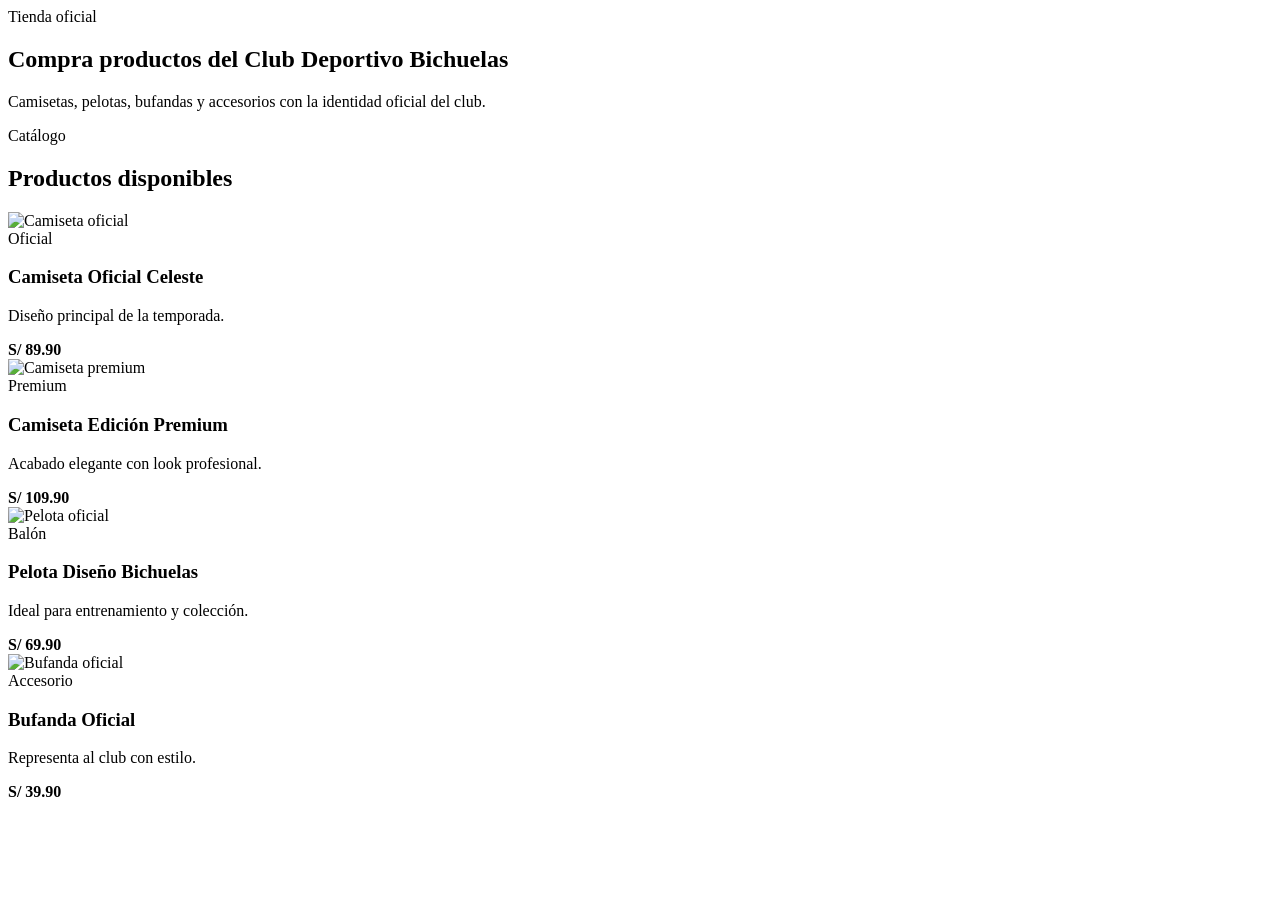
==== tienda.html @ b7fcdbae "Create tienda.html" ====
<!DOCTYPE html>
<html lang="es">
<head>
  <meta charset="UTF-8" />
  <meta name="viewport" content="width=device-width, initial-scale=1.0" />
  <title>Tienda | Club Deportivo Bichuelas</title>
  <link rel="stylesheet" href="assets/css/styles.css" />
</head>
<body>
  <div id="header"></div>

  <main>
    <section class="page-hero small">
      <div class="container">
        <span class="hero-badge">Tienda oficial</span>
        <h1>Compra productos del Club Deportivo Bichuelas</h1>
        <p>Camisetas, pelotas, bufandas y accesorios con la identidad oficial del club.</p>
      </div>
    </section>

    <section class="section">
      <div class="container">
        <div class="section-heading split">
          <div>
            <span class="eyebrow">Catálogo</span>
            <h2>Productos disponibles</h2>
          </div>
        </div>

        <div class="product-grid">
          <article class="product-card">
            <div class="product-image">
              <img src="assets/img/producto-camiseta.jpg" alt="Camiseta oficial" />
            </div>
            <div class="product-info">
              <span class="product-tag">Oficial</span>
              <h3>Camiseta Oficial Celeste</h3>
              <p>Diseño principal de la temporada.</p>
              <strong>S/ 89.90</strong>
            </div>
          </article>

          <article class="product-card">
            <div class="product-image">
              <img src="assets/img/producto-camiseta2.jpg" alt="Camiseta premium" />
            </div>
            <div class="product-info">
              <span class="product-tag">Premium</span>
              <h3>Camiseta Edición Premium</h3>
              <p>Acabado elegante con look profesional.</p>
              <strong>S/ 109.90</strong>
            </div>
          </article>

          <article class="product-card">
            <div class="product-image">
              <img src="assets/img/producto-pelota.jpg" alt="Pelota oficial" />
            </div>
            <div class="product-info">
              <span class="product-tag">Balón</span>
              <h3>Pelota Diseño Bichuelas</h3>
              <p>Ideal para entrenamiento y colección.</p>
              <strong>S/ 69.90</strong>
            </div>
          </article>

          <article class="product-card">
            <div class="product-image">
              <img src="assets/img/producto-bufanda.jpg" alt="Bufanda oficial" />
            </div>
            <div class="product-info">
              <span class="product-tag">Accesorio</span>
              <h3>Bufanda Oficial</h3>
              <p>Representa al club con estilo.</p>
              <strong>S/ 39.90</strong>
            </div>
          </article>
        </div>
      </div>
    </section>
  </main>

  <div id="footer"></div>

  <script src="assets/js/main.js"></script>
</body>
</html>
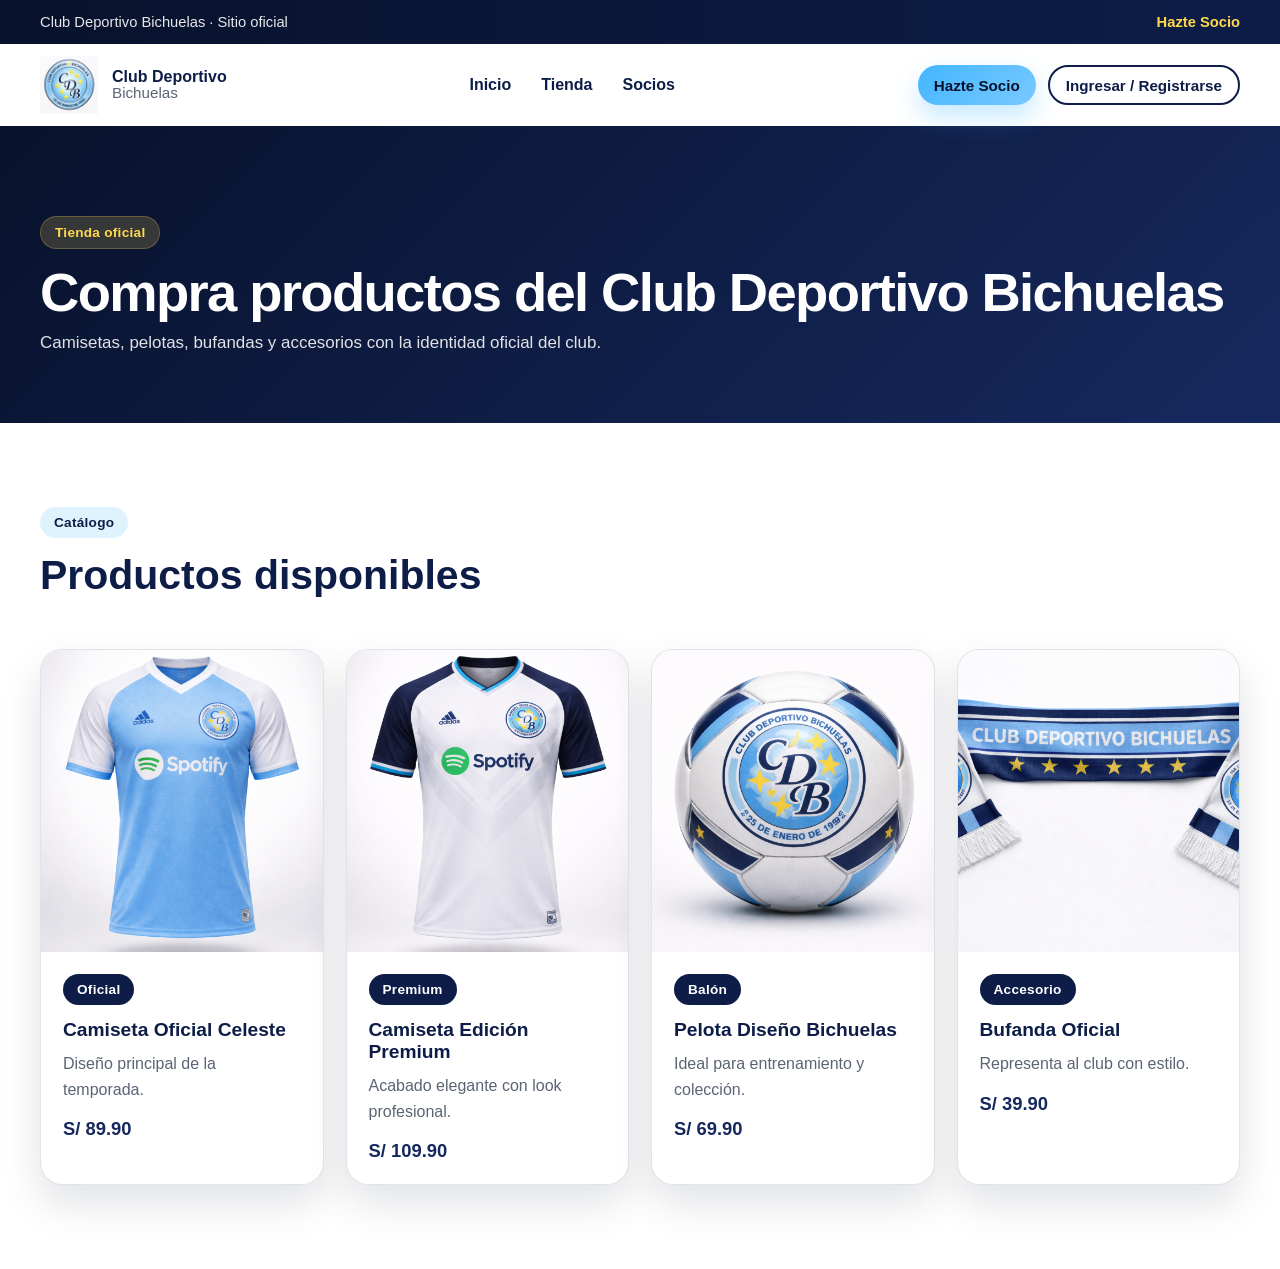
==== commit 41ccb14e: "Update tienda.html" ====
--- a/tienda.html
+++ b/tienda.html
@@ -30,7 +30,7 @@
         <div class="product-grid">
           <article class="product-card">
             <div class="product-image">
-              <img src="assets/img/producto-camiseta.jpg" alt="Camiseta oficial" />
+              <img src="assets/img/producto-camiseta.png" alt="Camiseta oficial" />
             </div>
             <div class="product-info">
               <span class="product-tag">Oficial</span>
@@ -42,7 +42,7 @@
 
           <article class="product-card">
             <div class="product-image">
-              <img src="assets/img/producto-camiseta2.jpg" alt="Camiseta premium" />
+              <img src="assets/img/producto-camiseta2.png" alt="Camiseta premium" />
             </div>
             <div class="product-info">
               <span class="product-tag">Premium</span>
@@ -54,7 +54,7 @@
 
           <article class="product-card">
             <div class="product-image">
-              <img src="assets/img/producto-pelota.jpg" alt="Pelota oficial" />
+              <img src="assets/img/producto-pelota.png" alt="Pelota oficial" />
             </div>
             <div class="product-info">
               <span class="product-tag">Balón</span>
@@ -66,7 +66,7 @@
 
           <article class="product-card">
             <div class="product-image">
-              <img src="assets/img/producto-bufanda.jpg" alt="Bufanda oficial" />
+              <img src="assets/img/producto-bufanda.png" alt="Bufanda oficial" />
             </div>
             <div class="product-info">
               <span class="product-tag">Accesorio</span>
--- a/assets/css/styles.css
+++ b/assets/css/styles.css
@@ -0,0 +1,789 @@
+:root {
+  --primary: #79c9ff;
+  --primary-strong: #42b6ff;
+  --primary-soft: #dff3ff;
+  --navy: #0d1d48;
+  --navy-2: #16295f;
+  --navy-3: #08122c;
+  --white: #ffffff;
+  --text: #0f172a;
+  --muted: #5b6475;
+  --border: rgba(13, 29, 72, 0.12);
+  --surface: #f4f8fc;
+  --gold: #ffd84d;
+  --shadow: 0 18px 40px rgba(8, 18, 44, 0.12);
+  --radius: 22px;
+  --radius-sm: 14px;
+  --container: 1200px;
+  --transition: 0.28s ease;
+}
+
+* {
+  box-sizing: border-box;
+}
+
+html {
+  scroll-behavior: smooth;
+}
+
+body {
+  margin: 0;
+  font-family: Arial, Helvetica, sans-serif;
+  color: var(--text);
+  background: var(--white);
+}
+
+img {
+  max-width: 100%;
+  display: block;
+}
+
+a {
+  color: inherit;
+  text-decoration: none;
+}
+
+button {
+  font: inherit;
+  cursor: pointer;
+  border: 0;
+  background: none;
+}
+
+.container {
+  width: min(calc(100% - 32px), var(--container));
+  margin: 0 auto;
+}
+
+/* Header */
+.site-header {
+  position: sticky;
+  top: 0;
+  z-index: 1000;
+  background: var(--white);
+  box-shadow: 0 1px 0 rgba(13, 29, 72, 0.06);
+}
+
+.topbar {
+  background: linear-gradient(90deg, var(--navy-3), var(--navy));
+  color: var(--white);
+  font-size: 0.92rem;
+}
+
+.topbar-inner {
+  min-height: 44px;
+  display: flex;
+  align-items: center;
+  justify-content: space-between;
+  gap: 16px;
+}
+
+.topbar-inner p {
+  margin: 0;
+  opacity: 0.9;
+}
+
+.topbar-link {
+  color: var(--gold);
+  font-weight: 700;
+}
+
+.navbar {
+  background: var(--white);
+}
+
+.nav-inner {
+  min-height: 82px;
+  display: flex;
+  align-items: center;
+  justify-content: space-between;
+  gap: 20px;
+}
+
+.brand {
+  display: flex;
+  align-items: center;
+  gap: 14px;
+  min-width: 0;
+}
+
+.brand img {
+  width: 58px;
+  height: 58px;
+  object-fit: contain;
+}
+
+.brand-text {
+  display: flex;
+  flex-direction: column;
+  color: var(--navy);
+  line-height: 1.1;
+}
+
+.brand-text strong {
+  font-size: 1rem;
+}
+
+.brand-text span {
+  font-size: 0.95rem;
+  color: var(--muted);
+}
+
+.desktop-nav {
+  display: flex;
+  align-items: center;
+  gap: 30px;
+}
+
+.desktop-nav a {
+  position: relative;
+  font-weight: 700;
+  color: var(--navy);
+}
+
+.desktop-nav a::after {
+  content: "";
+  position: absolute;
+  left: 0;
+  bottom: -8px;
+  width: 0;
+  height: 3px;
+  border-radius: 999px;
+  background: var(--primary-strong);
+  transition: var(--transition);
+}
+
+.desktop-nav a:hover::after {
+  width: 100%;
+}
+
+.nav-actions {
+  display: flex;
+  align-items: center;
+  gap: 12px;
+}
+
+.mobile-actions,
+.mobile-menu,
+.mobile-user-dropdown {
+  display: none;
+}
+
+/* Buttons */
+.btn {
+  display: inline-flex;
+  align-items: center;
+  justify-content: center;
+  min-height: 48px;
+  padding: 0 20px;
+  border-radius: 999px;
+  font-weight: 700;
+  transition: var(--transition);
+}
+
+.btn-sm {
+  min-height: 40px;
+  padding: 0 16px;
+  font-size: 0.95rem;
+}
+
+.btn-primary {
+  background: linear-gradient(135deg, var(--primary-strong), var(--primary));
+  color: var(--navy-3);
+  box-shadow: 0 12px 26px rgba(66, 182, 255, 0.3);
+}
+
+.btn-primary:hover {
+  transform: translateY(-2px);
+  filter: brightness(1.02);
+}
+
+.btn-outline {
+  border: 2px solid rgba(255, 255, 255, 0.7);
+  color: var(--white);
+}
+
+.btn-outline:hover {
+  background: rgba(255, 255, 255, 0.1);
+}
+
+.btn-dark,
+.btn-outline-dark {
+  color: var(--navy);
+}
+
+.btn-dark {
+  background: var(--navy);
+  color: var(--white);
+}
+
+.btn-dark:hover {
+  background: var(--navy-2);
+}
+
+.btn-outline-dark {
+  border: 2px solid var(--navy);
+}
+
+.btn-outline-dark:hover {
+  background: var(--navy);
+  color: var(--white);
+}
+
+/* Hero */
+.hero {
+  position: relative;
+  background: var(--navy-3);
+  overflow: hidden;
+}
+
+.hero-slider {
+  position: relative;
+  min-height: 78vh;
+}
+
+.hero-slide {
+  position: absolute;
+  inset: 0;
+  opacity: 0;
+  visibility: hidden;
+  transition: opacity 0.6s ease;
+  background-size: cover;
+  background-position: center;
+  display: flex;
+  align-items: center;
+}
+
+.hero-slide.active {
+  opacity: 1;
+  visibility: visible;
+  position: relative;
+}
+
+.hero-content {
+  padding: 100px 0 130px;
+  color: var(--white);
+  max-width: 700px;
+}
+
+.hero-badge,
+.eyebrow,
+.plan-label,
+.product-tag {
+  display: inline-flex;
+  align-items: center;
+  gap: 8px;
+  border-radius: 999px;
+  padding: 8px 14px;
+  font-size: 0.85rem;
+  font-weight: 800;
+  letter-spacing: 0.02em;
+}
+
+.hero-badge {
+  background: rgba(255, 216, 77, 0.18);
+  color: var(--gold);
+  border: 1px solid rgba(255, 216, 77, 0.25);
+  margin-bottom: 18px;
+}
+
+.hero h1,
+.hero h2,
+.page-hero h1 {
+  margin: 0 0 14px;
+  font-size: clamp(2rem, 5vw, 4.6rem);
+  line-height: 0.95;
+  letter-spacing: -0.03em;
+}
+
+.hero p,
+.page-hero p {
+  margin: 0;
+  font-size: 1.06rem;
+  max-width: 620px;
+  color: rgba(255, 255, 255, 0.88);
+}
+
+.hero-actions {
+  margin-top: 28px;
+  display: flex;
+  flex-wrap: wrap;
+  gap: 14px;
+}
+
+.hero-controls {
+  position: absolute;
+  bottom: 26px;
+  left: 50%;
+  transform: translateX(-50%);
+  z-index: 3;
+  display: flex;
+  align-items: center;
+  justify-content: space-between;
+  gap: 18px;
+}
+
+.hero-dots {
+  display: flex;
+  gap: 10px;
+}
+
+.dot {
+  width: 14px;
+  height: 14px;
+  border-radius: 50%;
+  background: rgba(255, 255, 255, 0.35);
+}
+
+.dot.active {
+  background: var(--gold);
+}
+
+.hero-arrow {
+  width: 48px;
+  height: 48px;
+  border-radius: 50%;
+  background: rgba(255, 255, 255, 0.14);
+  color: var(--white);
+  font-size: 1.4rem;
+  backdrop-filter: blur(8px);
+}
+
+.hero-arrow:hover {
+  background: rgba(255, 255, 255, 0.2);
+}
+
+/* Generic sections */
+.section {
+  padding: 84px 0;
+}
+
+.section-heading {
+  text-align: center;
+  max-width: 760px;
+  margin: 0 auto 38px;
+}
+
+.section-heading.split {
+  max-width: 100%;
+  display: flex;
+  align-items: end;
+  justify-content: space-between;
+  gap: 20px;
+  text-align: left;
+}
+
+.eyebrow {
+  background: var(--primary-soft);
+  color: var(--navy);
+  margin-bottom: 14px;
+}
+
+.section-heading h2 {
+  margin: 0 0 12px;
+  font-size: clamp(1.8rem, 3.2vw, 3rem);
+  color: var(--navy);
+}
+
+.section-heading p {
+  margin: 0;
+  color: var(--muted);
+  line-height: 1.7;
+}
+
+/* Stats */
+.club-highlights {
+  background: linear-gradient(180deg, #f8fbfe 0%, #eef6fc 100%);
+}
+
+.stats-grid {
+  display: grid;
+  grid-template-columns: repeat(4, 1fr);
+  gap: 18px;
+}
+
+.stat-card {
+  padding: 28px;
+  border-radius: var(--radius);
+  background: var(--white);
+  box-shadow: var(--shadow);
+  text-align: center;
+}
+
+.stat-card strong {
+  display: block;
+  font-size: 2rem;
+  color: var(--navy);
+  margin-bottom: 8px;
+}
+
+.stat-card span {
+  color: var(--muted);
+}
+
+/* Products */
+.product-grid {
+  display: grid;
+  grid-template-columns: repeat(4, 1fr);
+  gap: 22px;
+}
+
+.product-card {
+  background: var(--white);
+  border-radius: var(--radius);
+  overflow: hidden;
+  border: 1px solid var(--border);
+  box-shadow: var(--shadow);
+  transition: var(--transition);
+}
+
+.product-card:hover {
+  transform: translateY(-6px);
+}
+
+.product-image {
+  aspect-ratio: 4 / 4.3;
+  overflow: hidden;
+  background: #eaf5fd;
+}
+
+.product-image img {
+  width: 100%;
+  height: 100%;
+  object-fit: cover;
+}
+
+.product-info {
+  padding: 22px;
+}
+
+.product-tag {
+  background: var(--navy);
+  color: var(--white);
+  margin-bottom: 14px;
+}
+
+.product-info h3 {
+  margin: 0 0 10px;
+  font-size: 1.2rem;
+  color: var(--navy);
+}
+
+.product-info p {
+  margin: 0 0 16px;
+  color: var(--muted);
+  line-height: 1.6;
+}
+
+.product-info strong {
+  font-size: 1.15rem;
+  color: var(--navy-2);
+}
+
+/* Plans */
+.membership-preview {
+  background: linear-gradient(180deg, var(--navy-3) 0%, var(--navy) 100%);
+}
+
+.membership-preview .section-heading h2,
+.membership-preview .section-heading p,
+.membership-preview .eyebrow {
+  color: var(--white);
+}
+
+.membership-preview .eyebrow {
+  background: rgba(121, 201, 255, 0.15);
+}
+
+.plans-grid {
+  display: grid;
+  grid-template-columns: repeat(3, 1fr);
+  gap: 22px;
+}
+
+.plan-card {
+  background: var(--white);
+  padding: 30px;
+  border-radius: var(--radius);
+  box-shadow: var(--shadow);
+  border: 1px solid rgba(255, 255, 255, 0.1);
+}
+
+.plan-card.featured {
+  transform: scale(1.03);
+  border: 2px solid var(--primary-strong);
+}
+
+.plan-label {
+  background: var(--primary-soft);
+  color: var(--navy);
+  margin-bottom: 18px;
+}
+
+.plan-card h3 {
+  margin: 0 0 10px;
+  font-size: 1.7rem;
+  color: var(--navy);
+}
+
+.price {
+  font-size: 2rem;
+  font-weight: 800;
+  color: var(--navy-2);
+  margin-bottom: 20px;
+}
+
+.price small {
+  font-size: 1rem;
+  color: var(--muted);
+}
+
+.plan-card ul {
+  list-style: none;
+  padding: 0;
+  margin: 0 0 24px;
+}
+
+.plan-card li {
+  padding: 10px 0;
+  border-bottom: 1px solid rgba(13, 29, 72, 0.08);
+  color: var(--muted);
+}
+
+/* Page hero */
+.page-hero {
+  padding: 90px 0 70px;
+  background: linear-gradient(135deg, var(--navy-3), var(--navy-2));
+  color: var(--white);
+}
+
+.page-hero.small h1 {
+  font-size: clamp(2rem, 4.4vw, 3.4rem);
+}
+
+/* Footer */
+.site-footer {
+  background: #081127;
+  color: rgba(255, 255, 255, 0.9);
+}
+
+.footer-grid {
+  display: grid;
+  grid-template-columns: 1.5fr 1fr 1fr 1fr;
+  gap: 30px;
+  padding: 70px 0 44px;
+}
+
+.footer-brand img {
+  width: 90px;
+  margin-bottom: 16px;
+}
+
+.footer-brand h3,
+.site-footer h4 {
+  margin: 0 0 12px;
+  color: var(--white);
+}
+
+.site-footer p,
+.site-footer li,
+.site-footer a {
+  color: rgba(255, 255, 255, 0.78);
+}
+
+.site-footer ul {
+  list-style: none;
+  margin: 0;
+  padding: 0;
+}
+
+.site-footer li + li {
+  margin-top: 10px;
+}
+
+.footer-bottom {
+  border-top: 1px solid rgba(255, 255, 255, 0.08);
+}
+
+.footer-bottom .container {
+  padding: 18px 0;
+}
+
+.footer-bottom p {
+  margin: 0;
+  font-size: 0.95rem;
+  text-align: center;
+}
+
+/* Mobile controls */
+.icon-btn {
+  width: 44px;
+  height: 44px;
+  border-radius: 50%;
+  border: 1px solid rgba(13, 29, 72, 0.1);
+  display: inline-flex;
+  align-items: center;
+  justify-content: center;
+  background: var(--white);
+}
+
+.menu-toggle {
+  display: flex;
+  flex-direction: column;
+  gap: 4px;
+}
+
+.menu-toggle span {
+  width: 18px;
+  height: 2px;
+  background: var(--navy);
+  border-radius: 999px;
+}
+
+.mobile-menu,
+.mobile-user-dropdown {
+  background: var(--white);
+  border-top: 1px solid rgba(13, 29, 72, 0.08);
+  padding: 12px 16px 18px;
+}
+
+.mobile-menu a,
+.mobile-user-dropdown a {
+  display: block;
+  padding: 12px 10px;
+  border-radius: 12px;
+  font-weight: 700;
+  color: var(--navy);
+}
+
+.mobile-menu a:hover,
+.mobile-user-dropdown a:hover {
+  background: var(--surface);
+}
+
+.mobile-highlight {
+  background: var(--primary-soft);
+}
+
+/* Responsive */
+@media (max-width: 1024px) {
+  .desktop-nav,
+  .desktop-only {
+    display: none;
+  }
+
+  .mobile-actions {
+    display: flex;
+    align-items: center;
+    gap: 10px;
+  }
+
+  .stats-grid,
+  .product-grid {
+    grid-template-columns: repeat(2, 1fr);
+  }
+
+  .plans-grid {
+    grid-template-columns: 1fr;
+  }
+
+  .plan-card.featured {
+    transform: none;
+  }
+
+  .footer-grid {
+    grid-template-columns: repeat(2, 1fr);
+  }
+}
+
+@media (max-width: 768px) {
+  .topbar-inner {
+    flex-direction: column;
+    justify-content: center;
+    padding: 10px 0;
+    text-align: center;
+  }
+
+  .brand-text {
+    display: none;
+  }
+
+  .hero-slider {
+    min-height: 72vh;
+  }
+
+  .hero-content {
+    padding: 80px 0 110px;
+  }
+
+  .hero h1,
+  .hero h2,
+  .page-hero h1 {
+    line-height: 1.02;
+  }
+
+  .hero-actions,
+  .section-heading.split {
+    flex-direction: column;
+    align-items: start;
+  }
+
+  .stats-grid,
+  .product-grid,
+  .footer-grid {
+    grid-template-columns: 1fr;
+  }
+
+  .hero-controls {
+    width: calc(100% - 32px);
+    justify-content: center;
+  }
+
+  .hero-arrow {
+    width: 42px;
+    height: 42px;
+  }
+
+  .section {
+    padding: 66px 0;
+  }
+}
+
+@media (max-width: 560px) {
+  .nav-inner {
+    min-height: 72px;
+  }
+
+  .brand img {
+    width: 52px;
+    height: 52px;
+  }
+
+  .mobile-menu.open,
+  .mobile-user-dropdown.open {
+    display: block;
+  }
+
+  .hero-content {
+    padding-top: 70px;
+  }
+
+  .btn,
+  .btn-sm {
+    width: 100%;
+  }
+
+  .hero-actions .btn {
+    width: auto;
+  }
+
+  .price {
+    font-size: 1.7rem;
+  }
+
+  .product-info,
+  .plan-card,
+  .stat-card {
+    padding: 20px;
+  }
+}
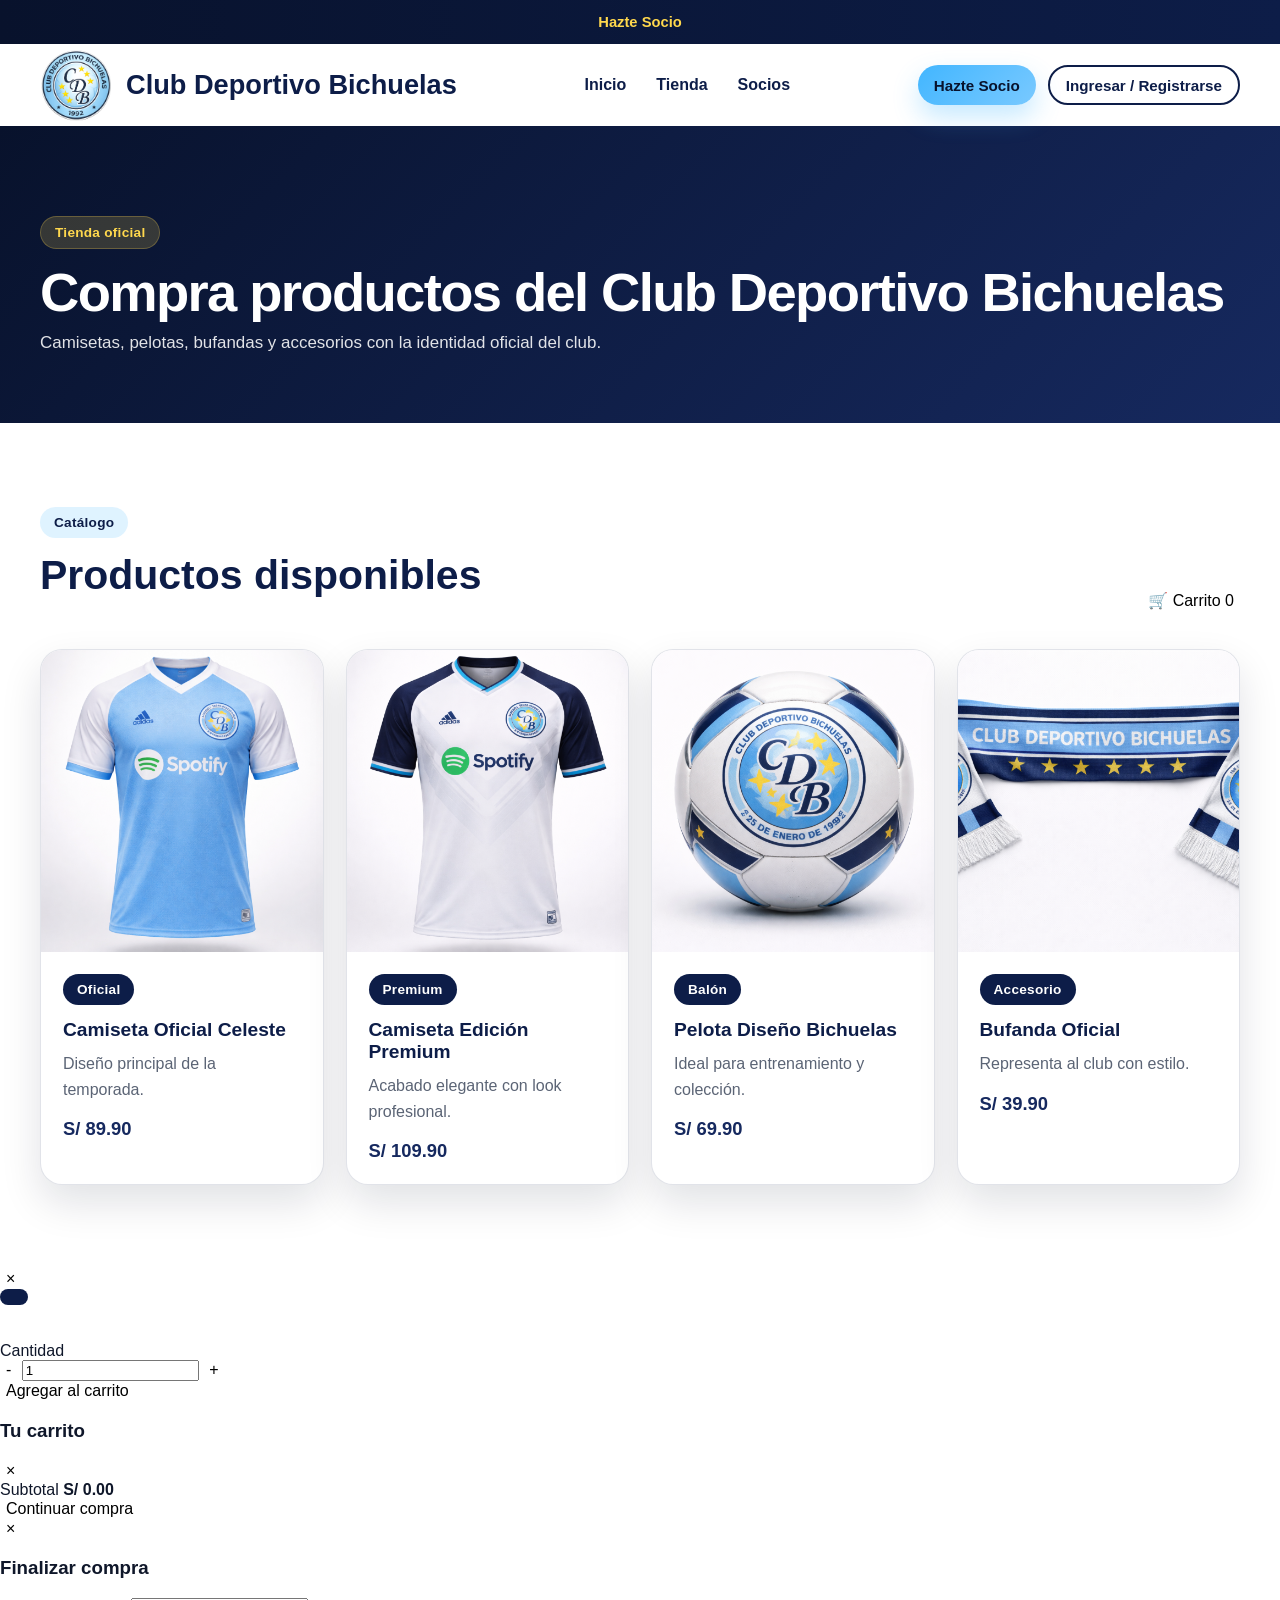
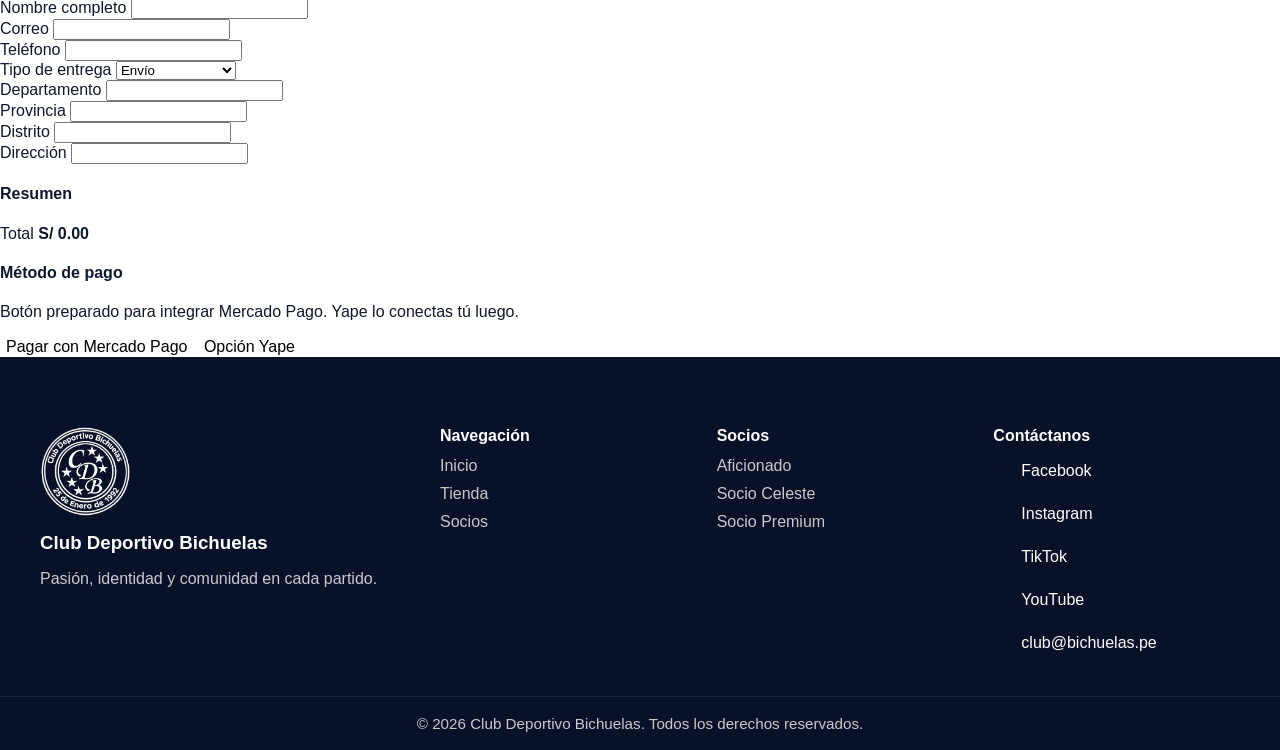
==== commit 57af4210: "Update tienda.html" ====
--- a/tienda.html
+++ b/tienda.html
@@ -20,15 +20,29 @@
 
     <section class="section">
       <div class="container">
-        <div class="section-heading split">
+        <div class="section-heading split tienda-topbar">
           <div>
             <span class="eyebrow">Catálogo</span>
             <h2>Productos disponibles</h2>
           </div>
+
+          <button id="openCartBtn" class="cart-button" type="button">
+            🛒 Carrito
+            <span id="cartCount" class="cart-count">0</span>
+          </button>
         </div>
 
         <div class="product-grid">
-          <article class="product-card">
+          <article
+            class="product-card js-product-card"
+            data-id="camiseta-oficial"
+            data-name="Camiseta Oficial Celeste"
+            data-price="89.90"
+            data-image="assets/img/producto-camiseta.png"
+            data-tag="Oficial"
+            data-description="Diseño principal de la temporada con identidad celeste del club."
+            data-features="Tela deportiva ligera|Escudo frontal|Corte unisex|Ideal para partidos y eventos"
+          >
             <div class="product-image">
               <img src="assets/img/producto-camiseta.png" alt="Camiseta oficial" />
             </div>
@@ -40,7 +54,16 @@
             </div>
           </article>
 
-          <article class="product-card">
+          <article
+            class="product-card js-product-card"
+            data-id="camiseta-premium"
+            data-name="Camiseta Edición Premium"
+            data-price="109.90"
+            data-image="assets/img/producto-camiseta2.png"
+            data-tag="Premium"
+            data-description="Acabado elegante con look profesional y detalles premium."
+            data-features="Tela premium transpirable|Detalles bordados|Corte moderno|Edición especial"
+          >
             <div class="product-image">
               <img src="assets/img/producto-camiseta2.png" alt="Camiseta premium" />
             </div>
@@ -52,7 +75,16 @@
             </div>
           </article>
 
-          <article class="product-card">
+          <article
+            class="product-card js-product-card"
+            data-id="pelota-bichuelas"
+            data-name="Pelota Diseño Bichuelas"
+            data-price="69.90"
+            data-image="assets/img/producto-pelota.png"
+            data-tag="Balón"
+            data-description="Pelota oficial para entrenamiento, colección y uso recreativo."
+            data-features="Cubierta resistente|Diseño oficial del club|Uso recreativo y entrenamiento|Tamaño estándar"
+          >
             <div class="product-image">
               <img src="assets/img/producto-pelota.png" alt="Pelota oficial" />
             </div>
@@ -64,7 +96,16 @@
             </div>
           </article>
 
-          <article class="product-card">
+          <article
+            class="product-card js-product-card"
+            data-id="bufanda-oficial"
+            data-name="Bufanda Oficial"
+            data-price="39.90"
+            data-image="assets/img/producto-bufanda.png"
+            data-tag="Accesorio"
+            data-description="Bufanda oficial del club para hinchas y socios."
+            data-features="Tejido suave|Diseño celeste oficial|Ideal para eventos|Producto de colección"
+          >
             <div class="product-image">
               <img src="assets/img/producto-bufanda.png" alt="Bufanda oficial" />
             </div>
@@ -80,8 +121,162 @@
     </section>
   </main>
 
+  <!-- MODAL PRODUCTO -->
+  <div id="productModal" class="custom-modal" aria-hidden="true">
+    <div class="custom-modal__backdrop" data-close-modal></div>
+
+    <div class="custom-modal__dialog">
+      <button class="custom-modal__close" type="button" data-close-modal>&times;</button>
+
+      <div class="product-modal-content">
+        <div class="product-modal-image">
+          <img id="modalProductImage" src="" alt="" />
+        </div>
+
+        <div class="product-modal-info">
+          <span id="modalProductTag" class="product-tag"></span>
+          <h3 id="modalProductName"></h3>
+          <p id="modalProductDescription"></p>
+
+          <ul id="modalProductFeatures" class="product-features"></ul>
+
+          <div class="product-modal-price" id="modalProductPrice"></div>
+
+          <div class="quantity-box">
+            <label for="modalProductQty">Cantidad</label>
+            <div class="quantity-controls">
+              <button type="button" id="qtyMinus">-</button>
+              <input id="modalProductQty" type="number" min="1" value="1" />
+              <button type="button" id="qtyPlus">+</button>
+            </div>
+          </div>
+
+          <button id="addToCartFromModal" class="primary-button" type="button">
+            Agregar al carrito
+          </button>
+        </div>
+      </div>
+    </div>
+  </div>
+
+  <!-- CARRITO -->
+  <aside id="cartDrawer" class="cart-drawer" aria-hidden="true">
+    <div class="cart-drawer__backdrop" id="cartBackdrop"></div>
+
+    <div class="cart-drawer__panel">
+      <div class="cart-header">
+        <h3>Tu carrito</h3>
+        <button id="closeCartBtn" type="button">&times;</button>
+      </div>
+
+      <div id="cartItems" class="cart-items"></div>
+
+      <div class="cart-summary">
+        <div class="cart-total-row">
+          <span>Subtotal</span>
+          <strong id="cartSubtotal">S/ 0.00</strong>
+        </div>
+        <button id="goCheckoutBtn" class="primary-button full" type="button">
+          Continuar compra
+        </button>
+      </div>
+    </div>
+  </aside>
+
+  <!-- CHECKOUT -->
+  <div id="checkoutModal" class="custom-modal" aria-hidden="true">
+    <div class="custom-modal__backdrop" data-close-checkout></div>
+
+    <div class="custom-modal__dialog checkout-dialog">
+      <button class="custom-modal__close" type="button" data-close-checkout>&times;</button>
+
+      <div class="checkout-content">
+        <h3>Finalizar compra</h3>
+
+        <form id="checkoutForm" class="checkout-form">
+          <div class="form-grid">
+            <div class="form-group">
+              <label for="customerName">Nombre completo</label>
+              <input id="customerName" name="customerName" type="text" required />
+            </div>
+
+            <div class="form-group">
+              <label for="customerEmail">Correo</label>
+              <input id="customerEmail" name="customerEmail" type="email" required />
+            </div>
+
+            <div class="form-group">
+              <label for="customerPhone">Teléfono</label>
+              <input id="customerPhone" name="customerPhone" type="tel" required />
+            </div>
+
+            <div class="form-group">
+              <label for="deliveryType">Tipo de entrega</label>
+              <select id="deliveryType" name="deliveryType" required>
+                <option value="envio">Envío</option>
+                <option value="recojo">Recojo en punto</option>
+              </select>
+            </div>
+          </div>
+
+          <div id="shippingFields">
+            <div class="form-grid">
+              <div class="form-group">
+                <label for="department">Departamento</label>
+                <input id="department" name="department" type="text" />
+              </div>
+
+              <div class="form-group">
+                <label for="province">Provincia</label>
+                <input id="province" name="province" type="text" />
+              </div>
+
+              <div class="form-group">
+                <label for="district">Distrito</label>
+                <input id="district" name="district" type="text" />
+              </div>
+
+              <div class="form-group form-group-full">
+                <label for="address">Dirección</label>
+                <input id="address" name="address" type="text" />
+              </div>
+            </div>
+          </div>
+
+          <div id="pickupFields" class="pickup-box" style="display: none;">
+            <p><strong>Recojo:</strong> coordinaremos el punto de entrega luego de la compra.</p>
+          </div>
+
+          <div class="checkout-resume">
+            <h4>Resumen</h4>
+            <div id="checkoutItems"></div>
+            <div class="cart-total-row">
+              <span>Total</span>
+              <strong id="checkoutTotal">S/ 0.00</strong>
+            </div>
+          </div>
+
+          <div class="payment-box">
+            <h4>Método de pago</h4>
+            <p>Botón preparado para integrar Mercado Pago. Yape lo conectas tú luego.</p>
+
+            <div class="payment-actions">
+              <button type="submit" class="primary-button">
+                Pagar con Mercado Pago
+              </button>
+              <button type="button" class="secondary-button" id="fakeYapeBtn">
+                Opción Yape
+              </button>
+            </div>
+          </div>
+        </form>
+      </div>
+    </div>
+  </div>
+
   <div id="footer"></div>
 
   <script src="assets/js/main.js"></script>
+  <script src="assets/js/shop.js"></script>
 </body>
 </html>
--- a/assets/css/styles.css
+++ b/assets/css/styles.css
@@ -74,13 +74,8 @@
   min-height: 44px;
   display: flex;
   align-items: center;
-  justify-content: space-between;
+  justify-content: center;
   gap: 16px;
-}
-
-.topbar-inner p {
-  margin: 0;
-  opacity: 0.9;
 }
 
 .topbar-link {
@@ -108,25 +103,51 @@
 }
 
 .brand img {
-  width: 58px;
-  height: 58px;
+  width: 72px;
+  height: 72px;
   object-fit: contain;
+  flex-shrink: 0;
 }
 
 .brand-text {
-  display: flex;
-  flex-direction: column;
-  color: var(--navy);
-  line-height: 1.1;
-}
-
-.brand-text strong {
-  font-size: 1rem;
-}
-
-.brand-text span {
-  font-size: 0.95rem;
-  color: var(--muted);
+  min-width: 0;
+}
+
+.brand-responsive {
+  display: flex;
+  align-items: center;
+}
+
+.brand-desktop {
+  display: flex;
+  align-items: center;
+}
+
+.brand-desktop strong {
+  font-size: 1.7rem;
+  color: var(--navy);
+  font-weight: 800;
+  white-space: nowrap;
+  line-height: 1;
+}
+
+.brand-mobile {
+  display: none;
+}
+
+.brand-mobile .brand-small {
+  font-size: 0.8rem;
+  color: var(--navy);
+  font-weight: 700;
+  line-height: 1;
+}
+
+.brand-mobile .brand-big {
+  font-size: 1.4rem;
+  color: var(--navy);
+  font-weight: 900;
+  line-height: 1;
+  margin-top: 2px;
 }
 
 .desktop-nav {
@@ -697,15 +718,66 @@
 }
 
 @media (max-width: 768px) {
+  .topbar {
+    min-height: 28px;
+  }
+
   .topbar-inner {
+    min-height: 28px;
+    padding: 0;
+    justify-content: center;
+    text-align: center;
+  }
+
+  .topbar-link {
+    font-size: 0.72rem;
+    line-height: 1;
+    color: var(--gold);
+    font-weight: 800;
+  }
+
+  .navbar {
+    background: var(--white);
+  }
+
+  .nav-inner {
+    min-height: 70px;
+    gap: 12px;
+  }
+
+  .brand {
+    gap: 10px;
+    flex: 1;
+    min-width: 0;
+  }
+
+  .brand img {
+    width: 58px;
+    height: 58px;
+  }
+
+  .brand-desktop {
+    display: none;
+  }
+
+  .brand-mobile {
+    display: flex;
     flex-direction: column;
-    justify-content: center;
-    padding: 10px 0;
-    text-align: center;
-  }
-
-  .brand-text {
-    display: none;
+    align-items: flex-start;
+    line-height: 0.95;
+  }
+
+  .brand-mobile .brand-small {
+    font-size: 0.8rem;
+    font-weight: 700;
+    color: var(--navy);
+  }
+
+  .brand-mobile .brand-big {
+    font-size: 1.4rem;
+    font-weight: 900;
+    color: var(--navy);
+    margin-top: 2px;
   }
 
   .hero-slider {
@@ -751,12 +823,20 @@
 
 @media (max-width: 560px) {
   .nav-inner {
-    min-height: 72px;
+    min-height: 66px;
   }
 
   .brand img {
     width: 52px;
     height: 52px;
+  }
+
+  .brand-mobile .brand-small {
+    font-size: 0.8rem;
+  }
+
+  .brand-mobile .brand-big {
+    font-size: 1.4rem;
   }
 
   .mobile-menu.open,
@@ -787,3 +867,81 @@
     padding: 20px;
   }
 }
+.club-highlights-layout {
+  display: flex;
+  flex-direction: column;
+  align-items: center;
+  gap: 2rem;
+}
+
+.club-image {
+  display: flex;
+  justify-content: center;
+  align-items: center;
+}
+
+.club-image img {
+  width: 100%;
+  max-width: 520px;
+  height: auto;
+  display: block;
+  border-radius: 24px;
+  box-shadow: 0 18px 40px rgba(8, 18, 44, 0.16);
+}
+
+.club-highlights .stats-grid {
+  display: grid;
+  grid-template-columns: 1fr 1fr;
+  gap: 1rem;
+  width: 100%;
+  max-width: 520px;
+}
+
+@media (min-width: 992px) {
+  .club-highlights-layout {
+    flex-direction: row;
+    justify-content: center;
+    align-items: center;
+    gap: 4rem;
+  }
+
+  .club-highlights .stats-grid {
+    grid-template-columns: 1fr;
+    max-width: 280px;
+  }
+
+  .club-image {
+    order: 2;
+  }
+
+  .stats-grid {
+    order: 1;
+  }
+}
+.footer-contact {
+  list-style: none;
+  padding: 0;
+  margin: 0;
+  display: flex;
+  flex-direction: column;
+  gap: 10px;
+}
+
+.footer-contact li a {
+  display: inline-flex;
+  align-items: center;
+  gap: 10px;
+  color: #ffffff;
+  text-decoration: none;
+  transition: opacity 0.2s ease, transform 0.2s ease;
+}
+
+.footer-contact li a:hover {
+  opacity: 0.8;
+  transform: translateX(3px);
+}
+
+.footer-contact i {
+  width: 18px;
+  text-align: center;
+}
